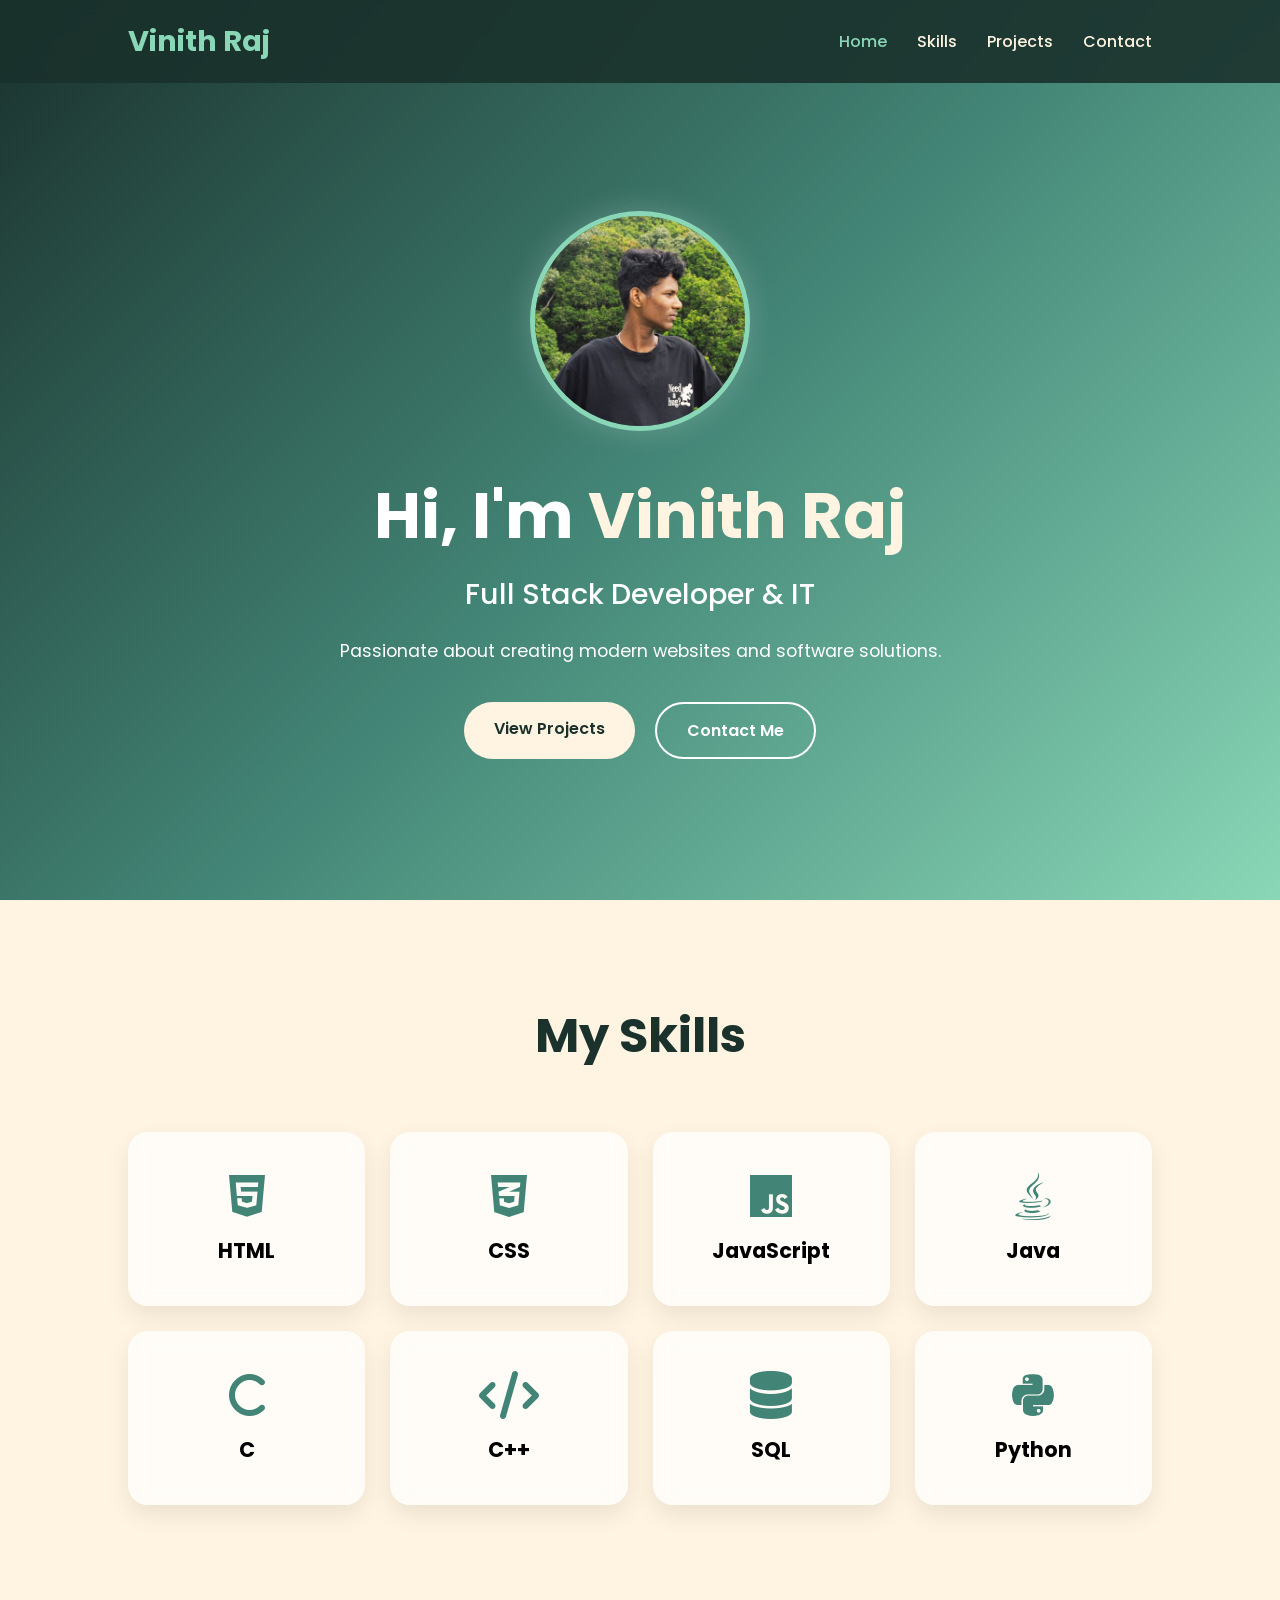
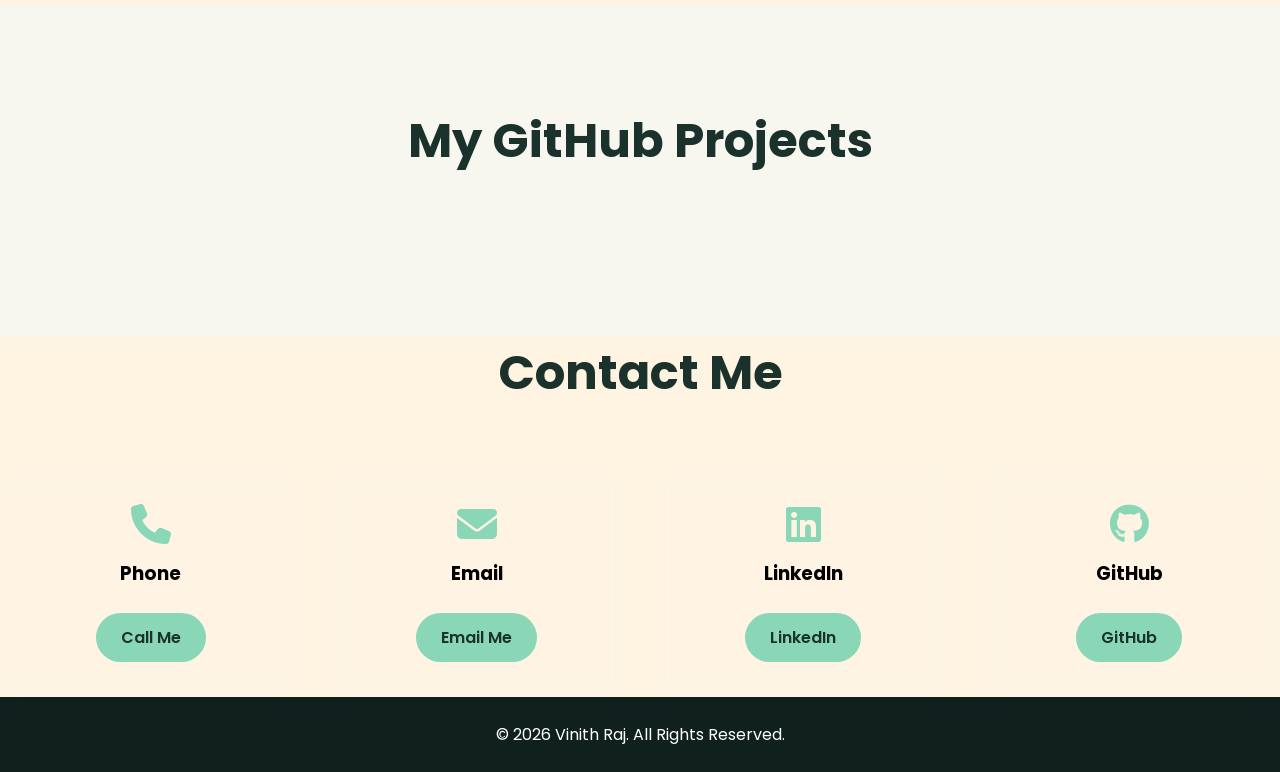
==== index.html @ 3b16bfca "Initial portfolio website" ====
<!DOCTYPE html>
<html lang="en">
<head>
    <meta charset="UTF-8">
    <meta name="viewport" content="width=device-width, initial-scale=1.0">
    <title>Vinith Raj | Portfolio</title>

    <!-- Google Font -->
    <link href="https://fonts.googleapis.com/css2?family=Poppins:wght@300;400;500;600;700;800&display=swap" rel="stylesheet">

    <!-- Font Awesome Icons -->
    <link rel="stylesheet" href="https://cdnjs.cloudflare.com/ajax/libs/font-awesome/6.5.1/css/all.min.css">

    <!-- CSS -->
    <link rel="stylesheet" href="style.css">
</head>
<body>

    <!-- ================= NAVBAR ================= -->
    <nav class="navbar">
        <div class="logo">Vinith Raj</div>

        <ul class="nav-links">
            <li><a href="#home">Home</a></li>
            <li><a href="#skills">Skills</a></li>
            <li><a href="#projects">Projects</a></li>
            <li><a href="#contact">Contact</a></li>
        </ul>
    </nav>

    <!-- ================= HERO SECTION ================= -->
    <section id="home" class="hero">

        <div class="hero-image">

           

                 <img src="images/vinithraj2.jpeg"
                      alt="Vinith Raj"
                      class="profile-image">

             
        </div>

        <div class="hero-content">

            <h1>Hi, I'm <span>Vinith Raj</span></h1>

            <h2>Full Stack Developer & IT Student</h2>

            <p>
                Passionate about creating modern websites and software solutions.
            </p>
            <div class="hero-buttons">
    <a href="#projects" class="btn primary-btn">
        View Projects
    </a>

    <a href="#contact" class="btn secondary-btn">
        Contact Me
    </a>
</div>
</div>
           

        </div>

    </section>

    <!-- ================= SKILLS SECTION ================= -->
    <section id="skills" class="skills-section">

        <h2 class="section-title">My Skills</h2>

        <div class="skills-container">

            <div class="skill-card">
                <i class="fa-brands fa-html5"></i>
                <h3>HTML</h3>
            </div>

            <div class="skill-card">
                <i class="fa-brands fa-css3-alt"></i>
                <h3>CSS</h3>
            </div>

            <div class="skill-card">
                <i class="fa-brands fa-js"></i>
                <h3>JavaScript</h3>
            </div>

            <div class="skill-card">
                <i class="fa-brands fa-java"></i>
                <h3>Java</h3>
            </div>

            <div class="skill-card">
                <i class="fa-solid fa-c"></i>
                <h3>C</h3>
            </div>

            <div class="skill-card">
                <i class="fa-solid fa-code"></i>
                <h3>C++</h3>
            </div>

            <div class="skill-card">
                <i class="fa-solid fa-database"></i>
                <h3>SQL</h3>
            </div>

            <div class="skill-card">
                <i class="fa-brands fa-python"></i>
                <h3>Python</h3>
            </div>

        </div>

    </section>

    <!-- ================= PROJECTS SECTION ================= -->
   <section id="projects" class="projects-section">

    <h2 class="section-title">My GitHub Projects</h2>

    <div id="projects-container" class="projects-container">
        <!-- GitHub projects will load here automatically -->
    </div>

</section>
  <h2 class="section-title">Contact Me</h2>

    <div class="contact-container">

        <!-- Phone -->
        <div class="contact-card">
            <i class="fa-solid fa-phone"></i>

            <h3>Phone</h3>

            <a href="tel:+918056932740"
               class="contact-btn">
               Call Me
            </a>
        </div>

        <!-- Email -->
        <div class="contact-card">
            <i class="fa-solid fa-envelope"></i>

            <h3>Email</h3>

            <a href="mailto:vinithraj227@gmail.com"
               class="contact-btn">
               Email Me
            </a>
        </div>

        <!-- LinkedIn -->
        <div class="contact-card">
            <i class="fa-brands fa-linkedin"></i>

            <h3>LinkedIn</h3>

            <a href="https://www.linkedin.com/in/vinith-raj-862853328/"
               target="_blank"
               class="contact-btn">
               LinkedIn
            </a>
        </div>

        <!-- GitHub -->
        <div class="contact-card">
            <i class="fa-brands fa-github"></i>

            <h3>GitHub</h3>

            <a href="https://github.com/vinithraj-git"
               target="_blank"
               class="contact-btn">
               GitHub
            </a>
        </div>

    </div>

</section>

    <!-- ================= FOOTER ================= -->
    <footer>
        <p>© 2026 Vinith Raj. All Rights Reserved.</p>
    </footer>

    <!-- JavaScript -->
    <script src="script.js"></script>

</body>
</html>
---- style.css ----
/* ===========================
   GOOGLE FONT
=========================== */
@import url('https://fonts.googleapis.com/css2?family=Poppins:wght@300;400;500;600;700;800&display=swap');

/* ===========================
   ROOT COLORS
=========================== */
:root{
    --dark-green:#1A312C;
    --teal:#428475;
    --mint:#89D7B7;
    --cream:#FFF4E1;
    --white:#ffffff;
}

/* ===========================
   RESET
=========================== */
*{
    margin:0;
    padding:0;
    box-sizing:border-box;
}

html{
    scroll-behavior:smooth;
}

body{
    font-family:'Poppins',sans-serif;
    background:var(--cream);
    color:var(--dark-green);
    overflow-x:hidden;
}
h3{
    color: black;
}
/* ===========================
   SCROLLBAR
=========================== */
::-webkit-scrollbar{
    width:10px;
}

::-webkit-scrollbar-track{
    background:var(--cream);
}

::-webkit-scrollbar-thumb{
    background:var(--teal);
    border-radius:20px;
}

/* ===========================
   NAVBAR
=========================== */
.navbar{
    position:fixed;
    top:0;
    left:0;
    width:100%;
    z-index:1000;

    display:flex;
    justify-content:space-between;
    align-items:center;

    padding:20px 10%;
    background:rgba(26,49,44,0.9);
    backdrop-filter:blur(15px);

    box-shadow:0 5px 20px rgba(0,0,0,0.15);
}

.logo{
    font-size:1.8rem;
    font-weight:700;
    color:var(--mint);
}

.nav-links{
    list-style:none;
    display:flex;
    gap:30px;
}

.nav-links a{
    text-decoration:none;
    color:var(--cream);
    font-weight:500;
    transition:0.3s;
}

.nav-links a:hover,
.nav-links a.active{
    color:var(--mint);
}

/* ===========================
   HERO SECTION
=========================== */
.hero{
    min-height:100vh;
    display:flex;
    flex-direction:column;
    justify-content:center;
    align-items:center;
    text-align:center;

    padding:120px 10% 50px;

    background:linear-gradient(
        135deg,
        #1A312C,
        #428475,
        #89D7B7
    );

    color:white;
}

.hero-image{
    margin-bottom:30px;
}

.image-placeholder{
    width:220px;
    height:220px;
    border-radius:50%;

    border:5px solid var(--mint);

    display:flex;
    justify-content:center;
    align-items:center;

    background:rgba(255,255,255,0.08);
    backdrop-filter:blur(10px);

    box-shadow:0 0 30px rgba(255,255,255,0.2);

    animation:float 3s ease-in-out infinite;
}

.image-placeholder i{
    font-size:80px;
    color:white;
}

/* Use this when adding your image */
.profile-image{
    width:220px;
    height:220px;
    object-fit:cover;
    border-radius:50%;
    border:5px solid var(--mint);
    box-shadow:0 0 30px rgba(255,255,255,0.2);
}

.hero-content h1{
    font-size:4rem;
    margin-bottom:10px;
}

.hero-content span{
    color:var(--cream);
}

.hero-content h2{
    font-size:1.8rem;
    margin-bottom:20px;
    font-weight:500;
}

.hero-content p{
    max-width:700px;
    margin:auto;
    line-height:1.8;
    font-size:1.1rem;
}

/* ===========================
   BUTTONS
=========================== */
.hero-buttons{
    margin-top:35px;
    display:flex;
    gap:20px;
    justify-content:center;
    flex-wrap:wrap;
}

.btn{
    text-decoration:none;
    padding:14px 30px;
    border-radius:50px;
    font-weight:600;
    transition:0.4s;
}

.primary-btn{
    background:var(--cream);
    color:var(--dark-green);
}

.primary-btn:hover{
    transform:translateY(-5px);
}

.secondary-btn{
    border:2px solid white;
    color:white;
}

.secondary-btn:hover{
    background:white;
    color:var(--dark-green);
    transform:translateY(-5px);
}

/* ===========================
   SECTION TITLES
=========================== */
.section-title{
    text-align:center;
    font-size:3rem;
    margin-bottom:60px;

    opacity:0;
    transform:translateY(40px);
    transition:0.8s;
}

/* ===========================
   SKILLS SECTION
=========================== */
.skills-section{
    padding:100px 10%;
}

.skills-container{
    display:grid;
    grid-template-columns:repeat(auto-fit,minmax(220px,1fr));
    gap:25px;
}

.skill-card{
    background:rgba(255,255,255,0.75);
    backdrop-filter:blur(10px);

    padding:40px 20px;
    border-radius:20px;
    text-align:center;

    box-shadow:0 10px 25px rgba(0,0,0,0.08);

    transition:0.4s;

    opacity:0;
    transform:translateY(50px);
}

.skill-card:hover{
    transform:translateY(-10px);
    background:var(--mint);
}

.skill-card i{
    font-size:3rem;
    color:var(--teal);
    margin-bottom:15px;
}

.skill-card h3{
    font-size:1.3rem;
}

/* ===========================
   PROJECTS SECTION
=========================== */
.projects-section{
    padding:100px 10%;
    background:#f7f6ef;
}

.projects-container{
    display:grid;
    grid-template-columns:repeat(auto-fit,minmax(300px,1fr));
    gap:30px;
}

.project-card{
    background:white;
    padding:30px;
    border-radius:20px;

    box-shadow:0 10px 25px rgba(0,0,0,0.08);

    transition:0.4s;

    opacity:0;
    transform:translateY(50px);
}

.project-card:hover{
    transform:translateY(-10px);
}

.project-card h3{
    margin-bottom:15px;
}

.project-card p{
    line-height:1.8;
    margin-bottom:20px;
}

.project-btn{
    text-decoration:none;
    background:var(--teal);
    color:white;
    padding:12px 25px;
    border-radius:30px;
    display:inline-block;
    transition:0.3s;
}

.project-btn:hover{
    background:var(--dark-green);
}

/* ===========================
   CONTACT SECTION
=========================== */
.contact-section{
    background:var(--dark-green);
    padding:100px 10%;
}

.contact-section .section-title{
    color:white;
}

.contact-container{
    display:grid;
    grid-template-columns:repeat(auto-fit,minmax(250px,1fr));
    gap:25px;
}

.contact-card{
    background:rgba(255,255,255,0.08);
    backdrop-filter:blur(10px);

    border-radius:20px;
    padding:35px 20px;
    text-align:center;

    color:white;

    transition:0.4s;

    opacity:0;
    transform:translateY(50px);
}

.contact-card:hover{
    transform:translateY(-10px);
}

.contact-card i{
    font-size:2.5rem;
    margin-bottom:15px;
    color:var(--mint);
}

.contact-card h3{
    margin-bottom:10px;
}

.contact-card a{
    position: relative;
    z-index: 100;
    pointer-events: auto;
}
.contact-btn{
    display:inline-block;
    margin-top:15px;
    padding:12px 25px;
    background:#89D7B7;
    color:#1A312C;
    text-decoration:none;
    border-radius:30px;
    font-weight:600;
    transition:0.3s ease;
}

.contact-btn:hover{
    background:#428475;
    color:white;
    transform:translateY(-3px);
}
/* ===========================
   FOOTER
=========================== */
footer{
    background:#10201c;
    color:white;
    text-align:center;
    padding:25px;
}

/* ===========================
   SCROLL ANIMATION
=========================== */
.show{
    opacity:1 !important;
    transform:translateY(0) !important;
}

/* ===========================
   FLOAT ANIMATION
=========================== */
@keyframes float{
    0%{
        transform:translateY(0);
    }

    50%{
        transform:translateY(-15px);
    }

    100%{
        transform:translateY(0);
    }
}

/* ===========================
   RESPONSIVE DESIGN
=========================== */
@media(max-width:768px){

    .navbar{
        flex-direction:column;
        gap:15px;
    }

    .nav-links{
        flex-wrap:wrap;
        justify-content:center;
        gap:15px;
    }

    .hero-content h1{
        font-size:2.8rem;
    }

    .hero-content h2{
        font-size:1.2rem;
    }

    .section-title{
        font-size:2.2rem;
    }

    .image-placeholder,
    .profile-image{
        width:180px;
        height:180px;
    }
}
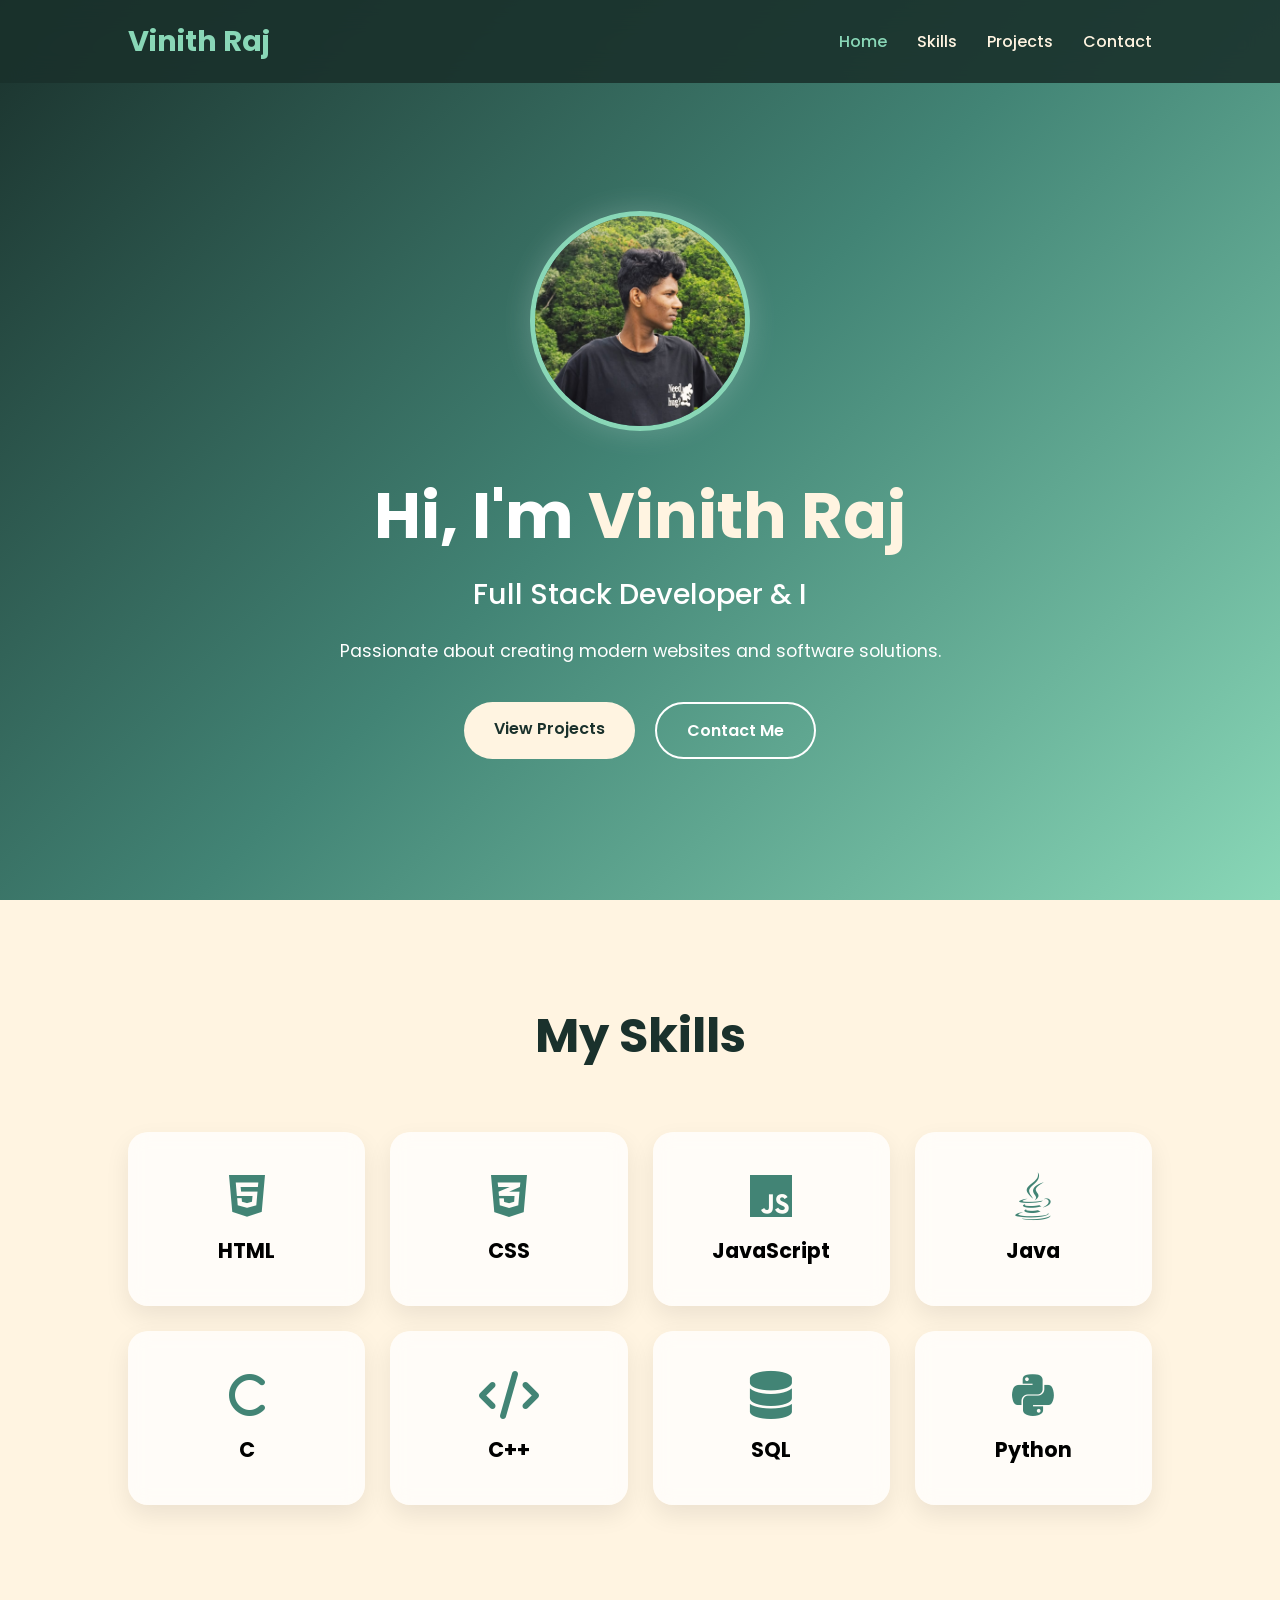
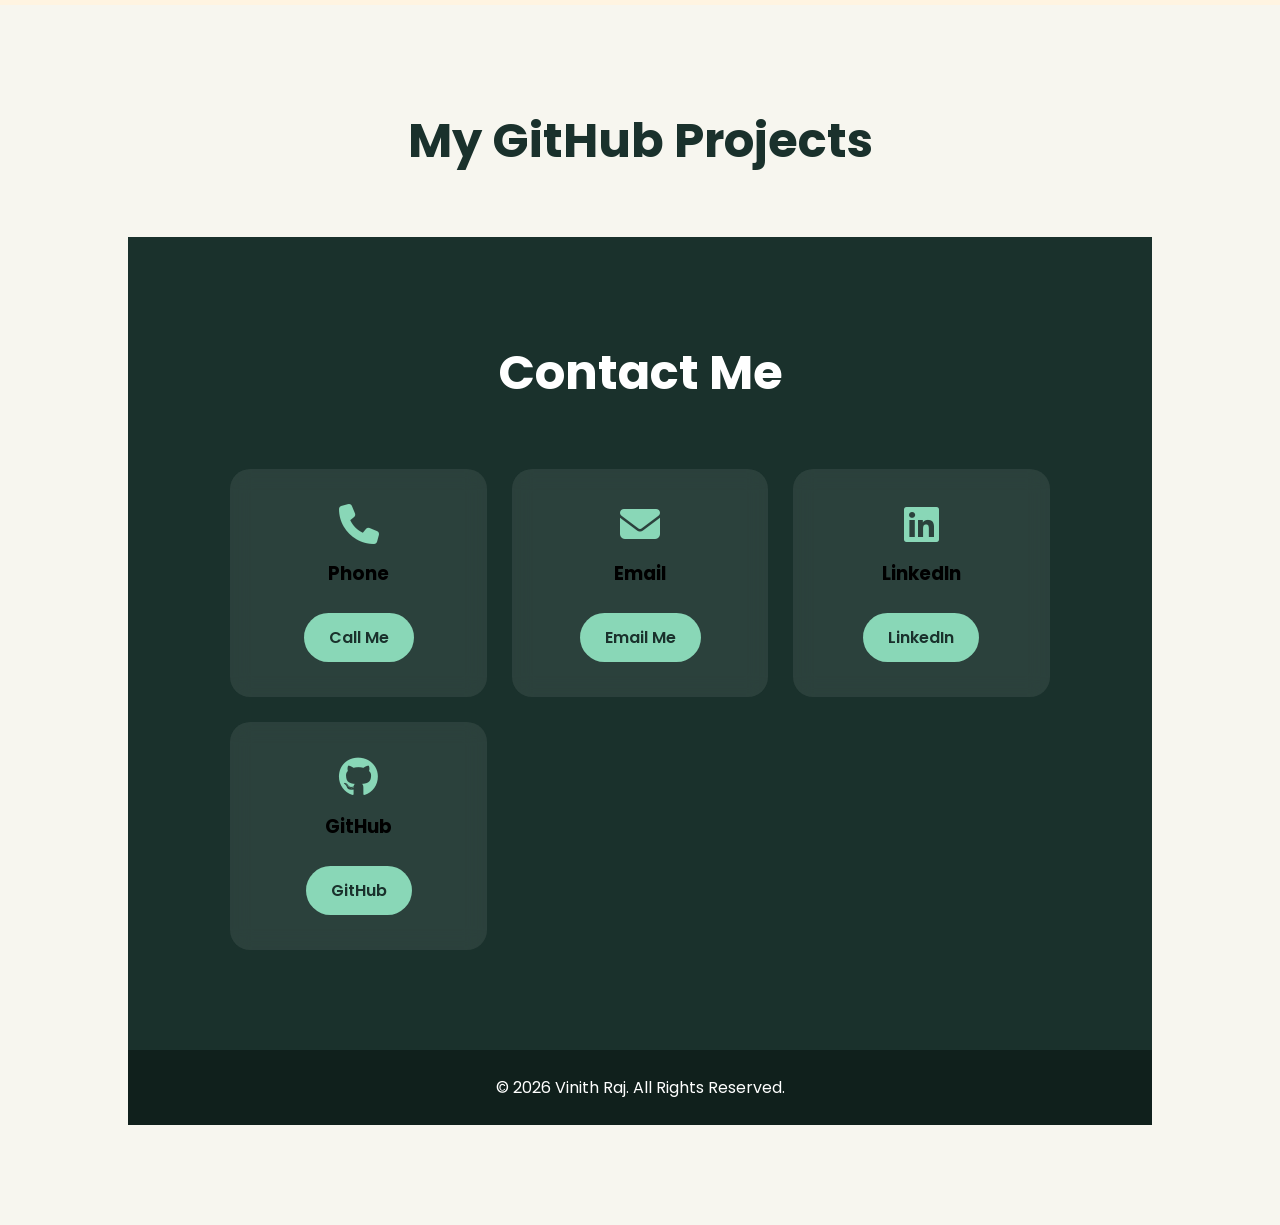
==== commit a0cb2551: "Fixed LinkedIn button" ====
--- a/index.html
+++ b/index.html
@@ -127,8 +127,9 @@
         <!-- GitHub projects will load here automatically -->
     </div>
 
-</section>
-  <h2 class="section-title">Contact Me</h2>
+<section id="contact" class="contact-section">
+
+    <h2 class="section-title">Contact Me</h2>
 
     <div class="contact-container">
 
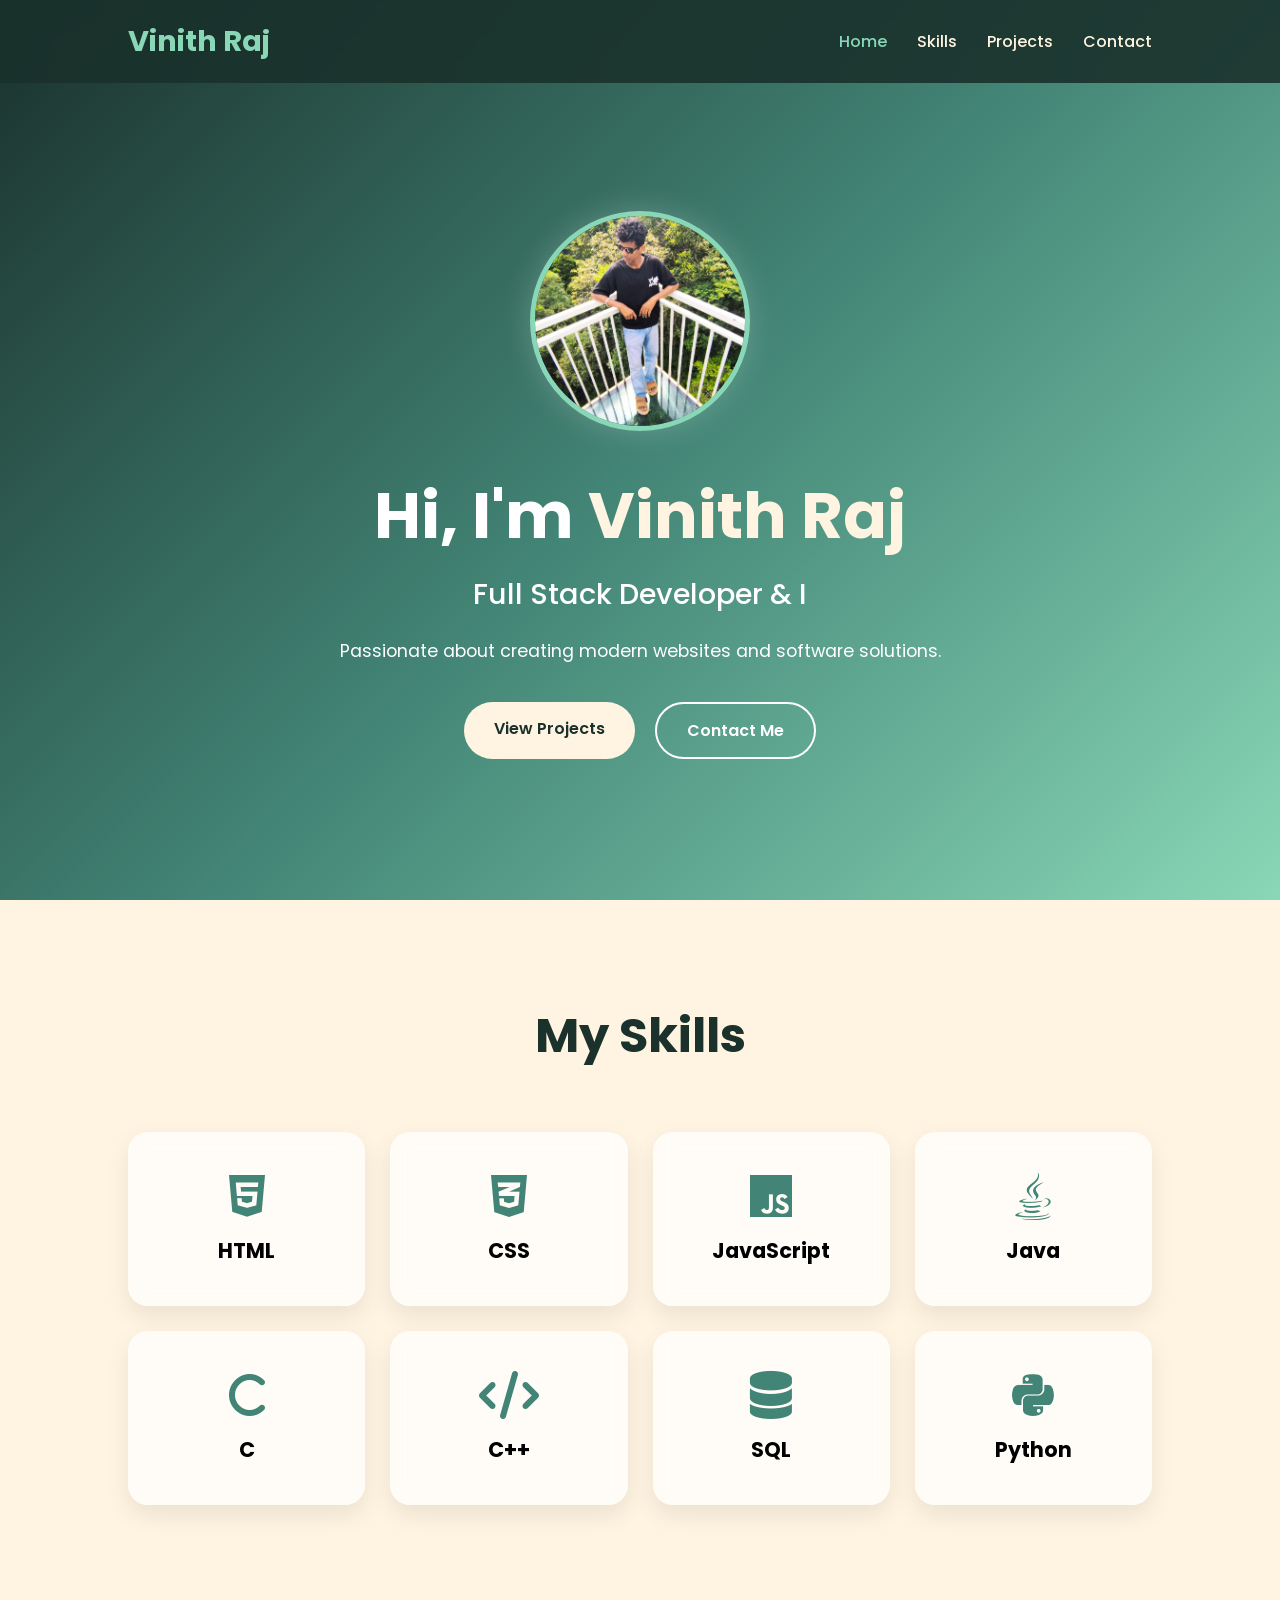
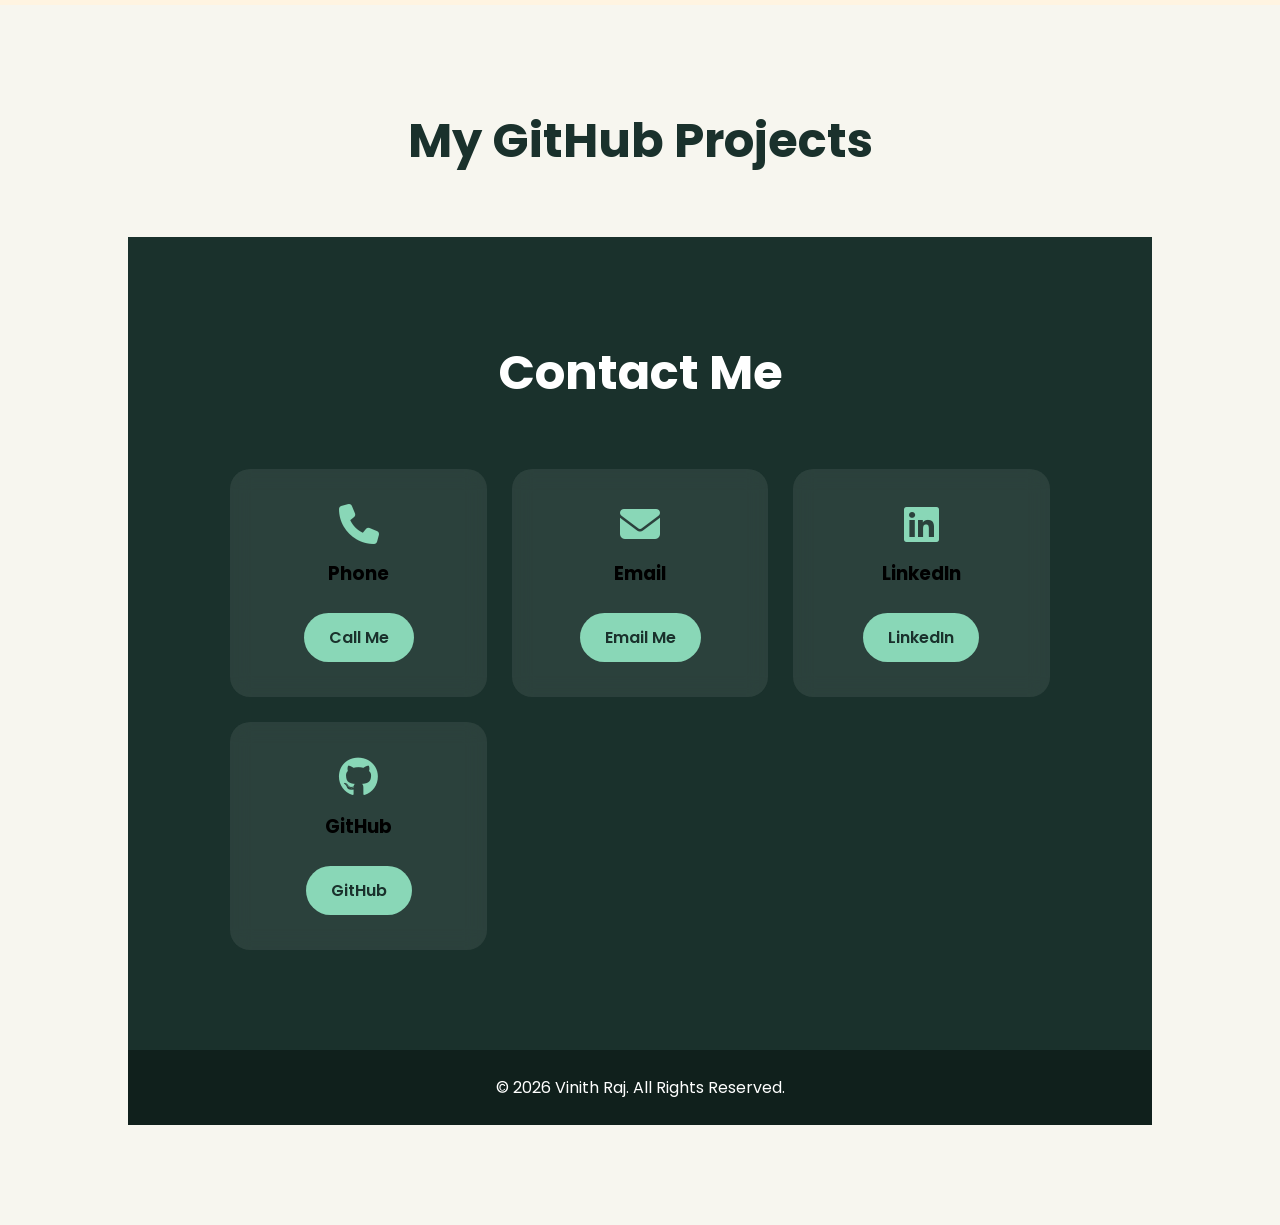
==== commit d9fdfa5c: "updated" ====
--- a/index.html
+++ b/index.html
@@ -35,7 +35,7 @@
 
            
 
-                 <img src="images/vinithraj2.jpeg"
+                 <img src="images/vinithraj.jpg"
                       alt="Vinith Raj"
                       class="profile-image">
 
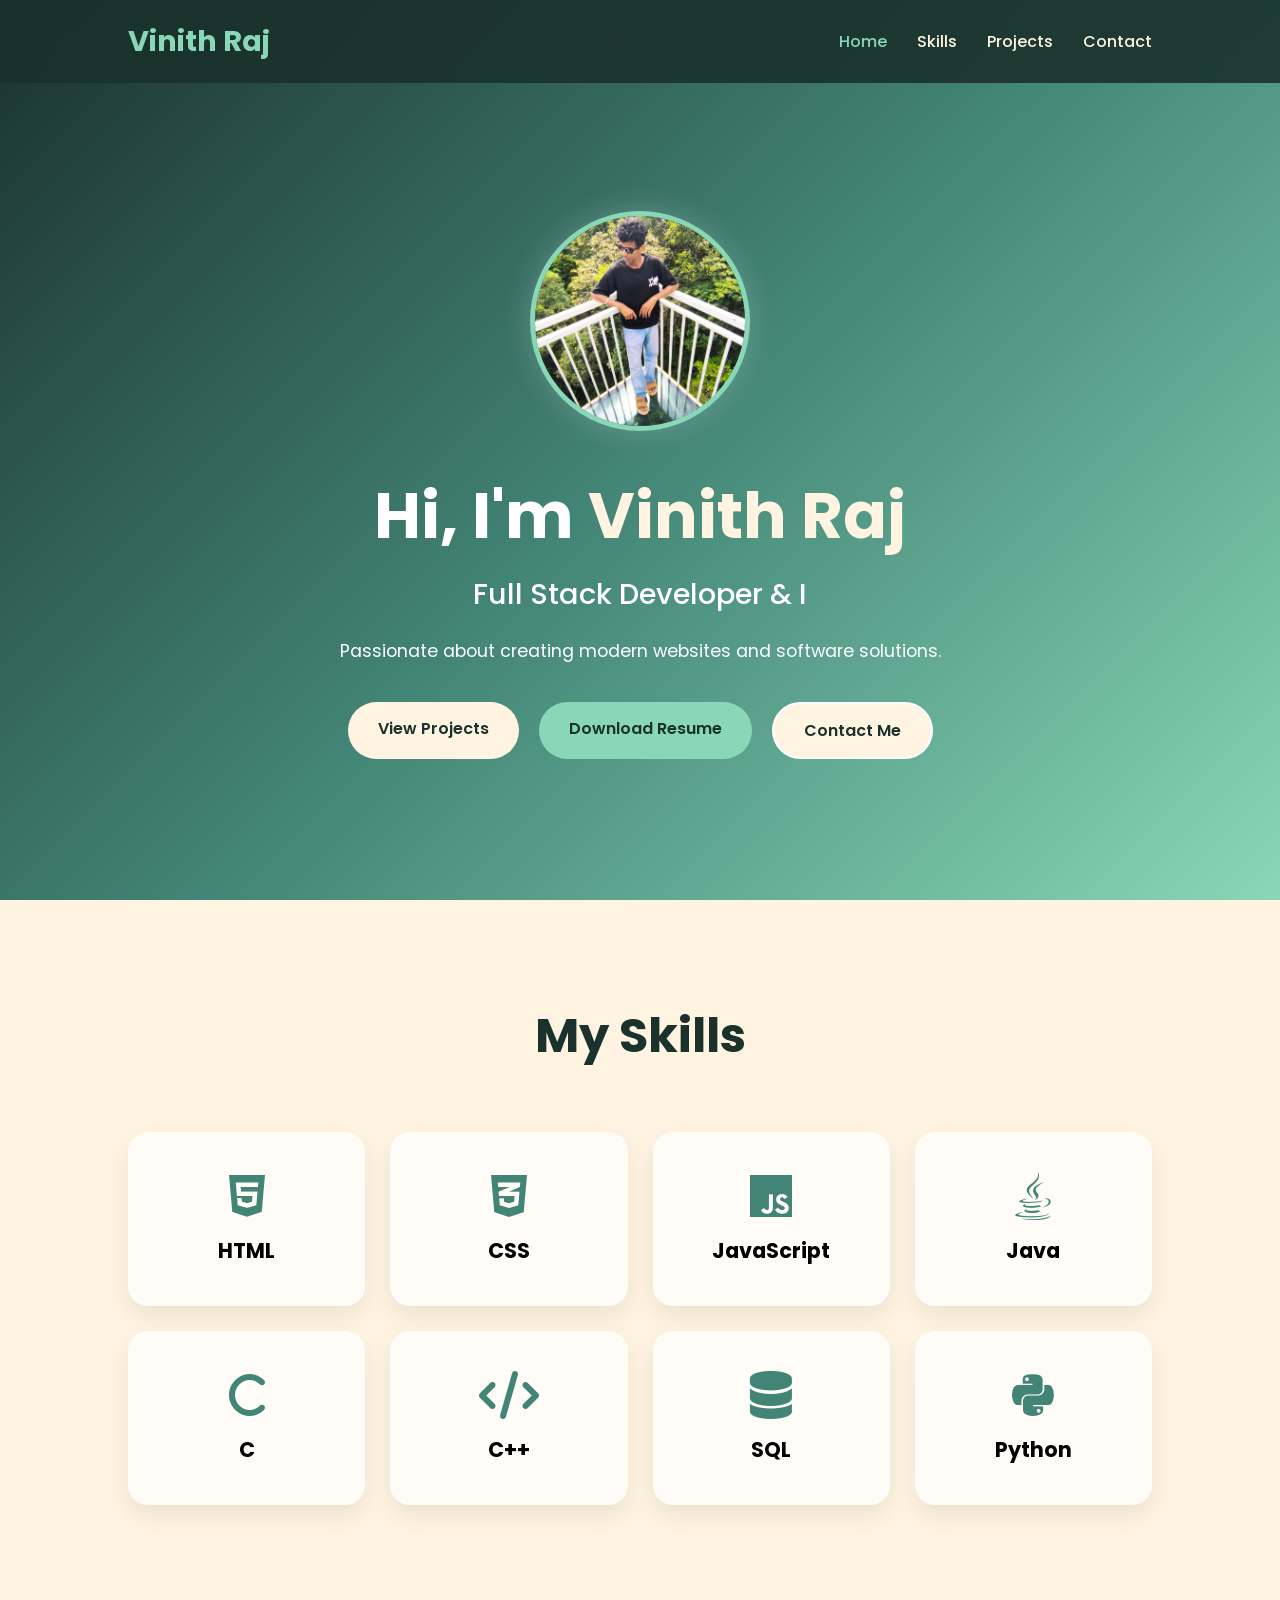
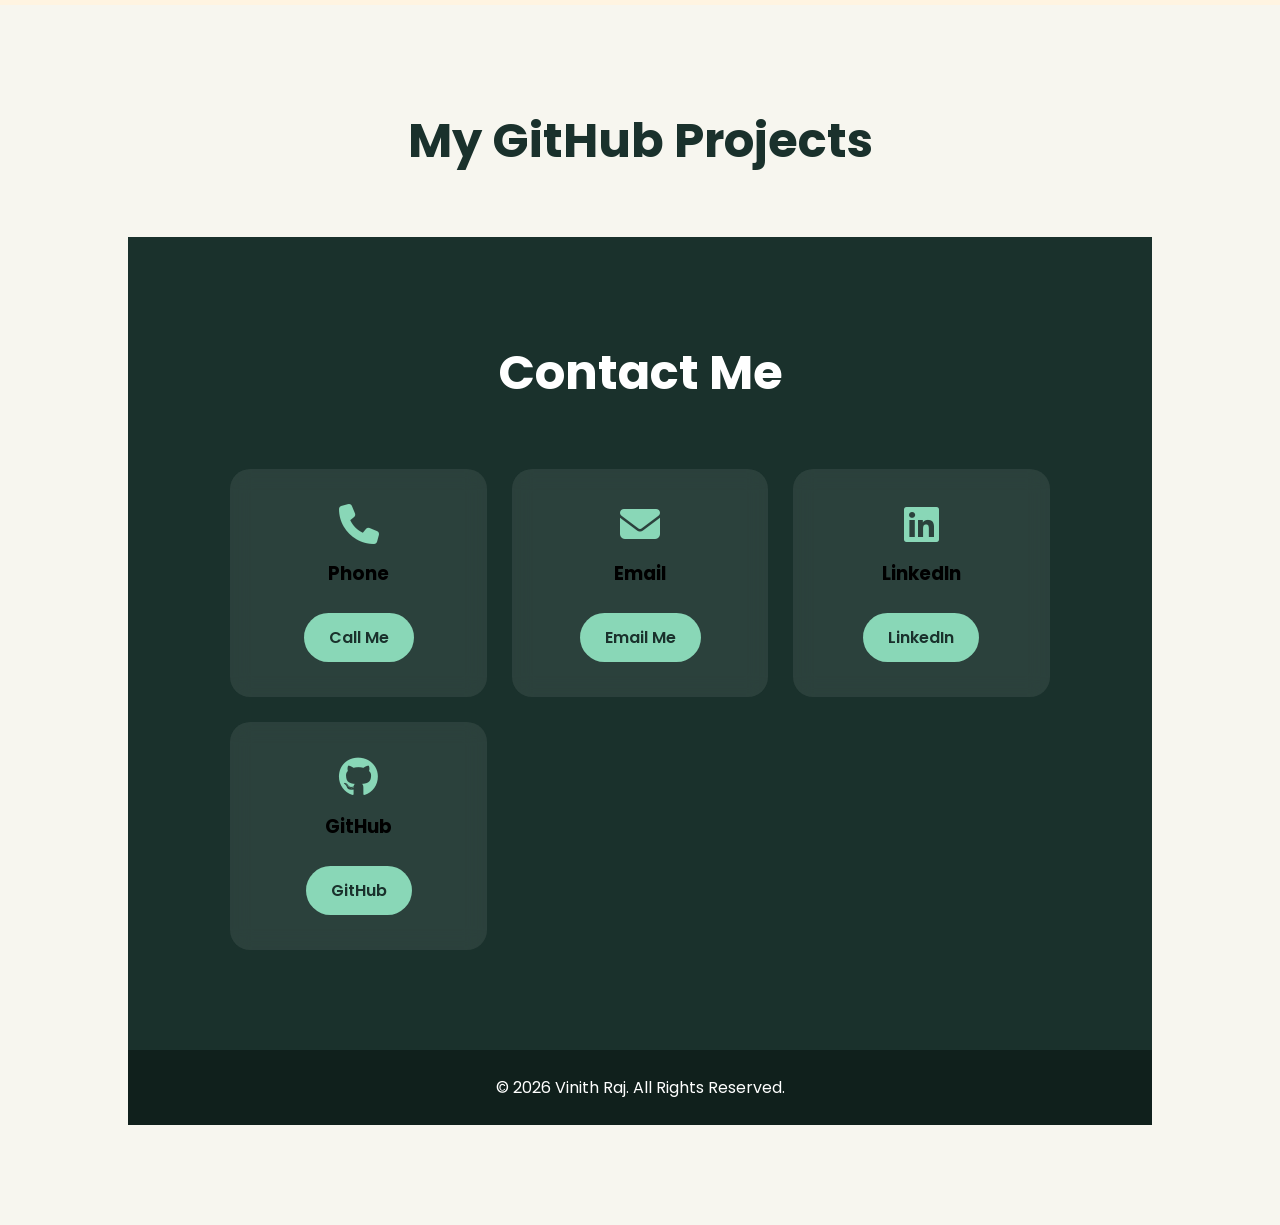
==== commit 8d5df4b5: "upadated" ====
--- a/index.html
+++ b/index.html
@@ -55,7 +55,11 @@
     <a href="#projects" class="btn primary-btn">
         View Projects
     </a>
-
+     <a href="Resume.docx"
+       download
+       class="btn resume-btn">
+       Download Resume
+    </a>
     <a href="#contact" class="btn secondary-btn">
         Contact Me
     </a>
--- a/style.css
+++ b/style.css
@@ -200,17 +200,30 @@
 }
 
 .primary-btn{
+    
     background:var(--cream);
     color:var(--dark-green);
+    
 }
 
 .primary-btn:hover{
     transform:translateY(-5px);
-}
-
+     background:white;
+}
+.resume-btn{
+    background:#89D7B7;
+    color:#1A312C;
+}
+
+.resume-btn:hover{
+    background:#FFF4E1;
+    color:#1A312C;
+    transform:translateY(-5px);
+}
 .secondary-btn{
     border:2px solid white;
-    color:white;
+    color:var(--dark-green);
+    background:var(--cream);
 }
 
 .secondary-btn:hover{
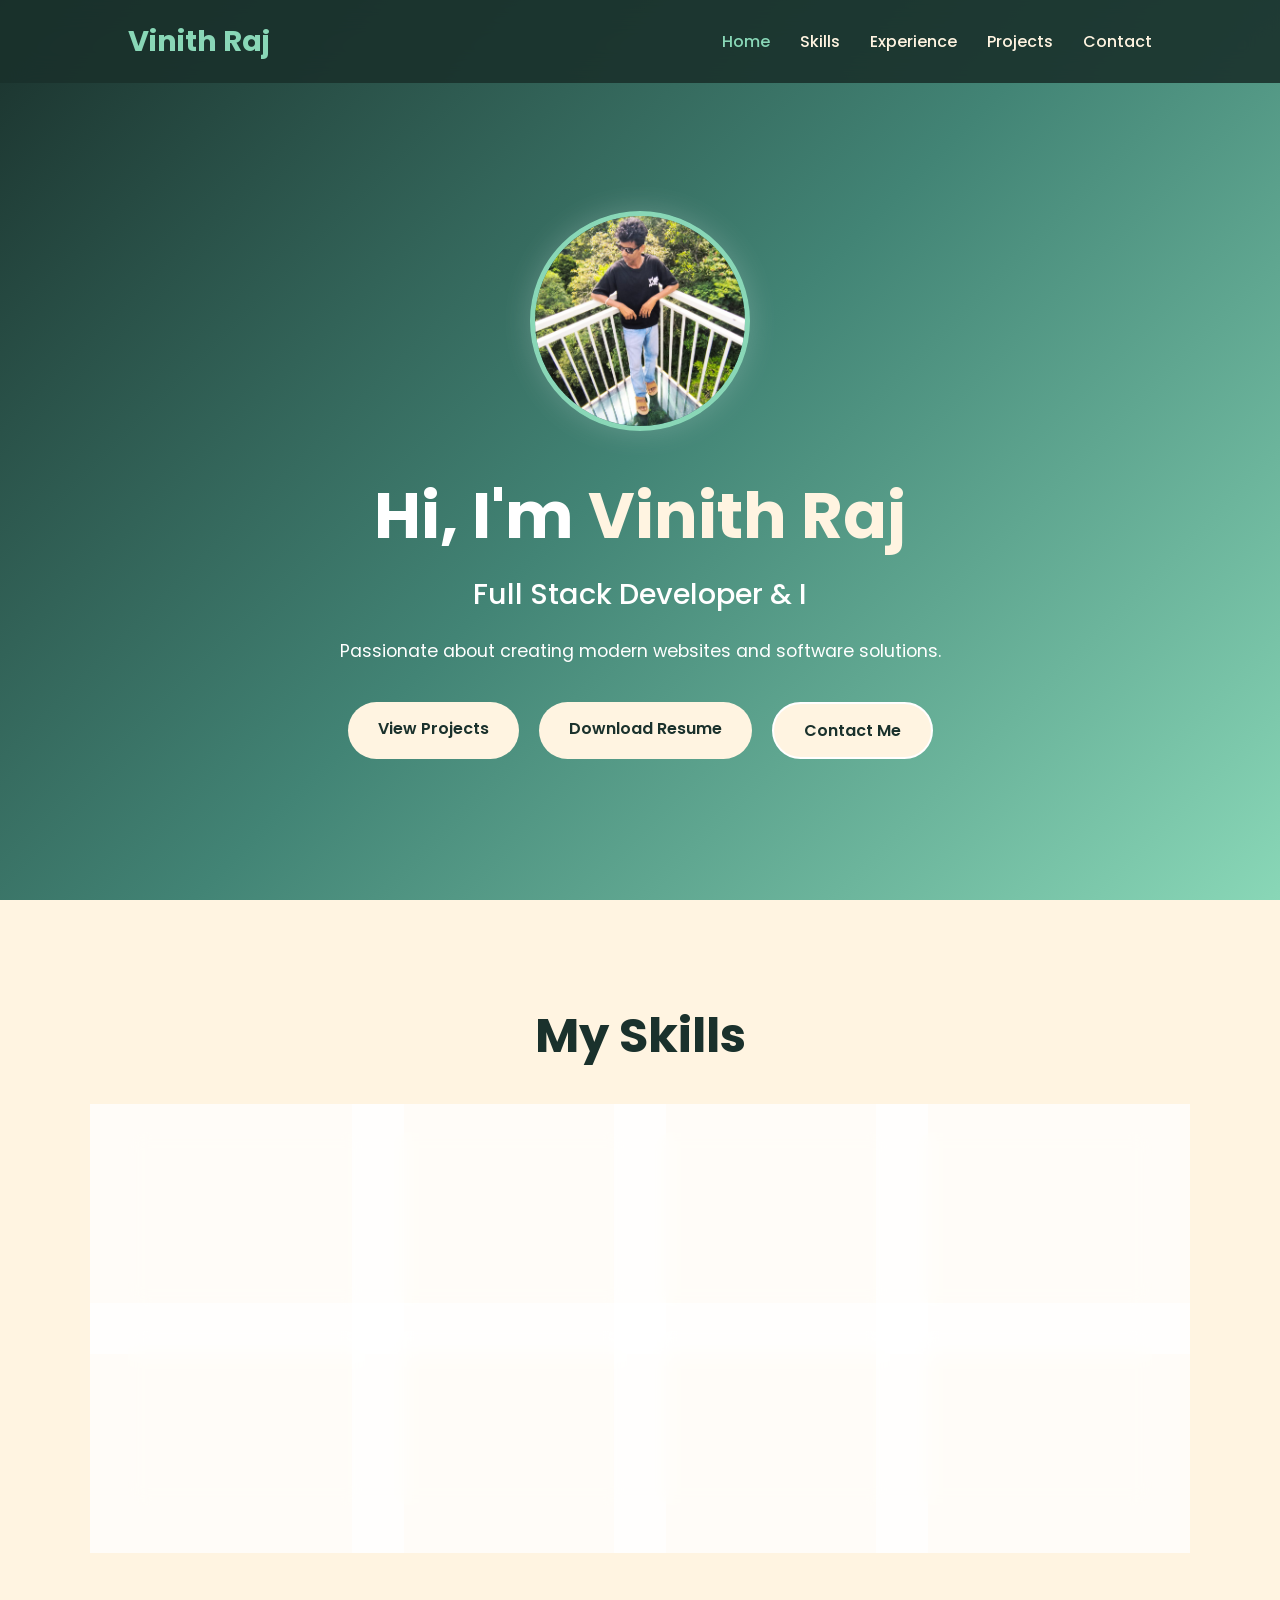
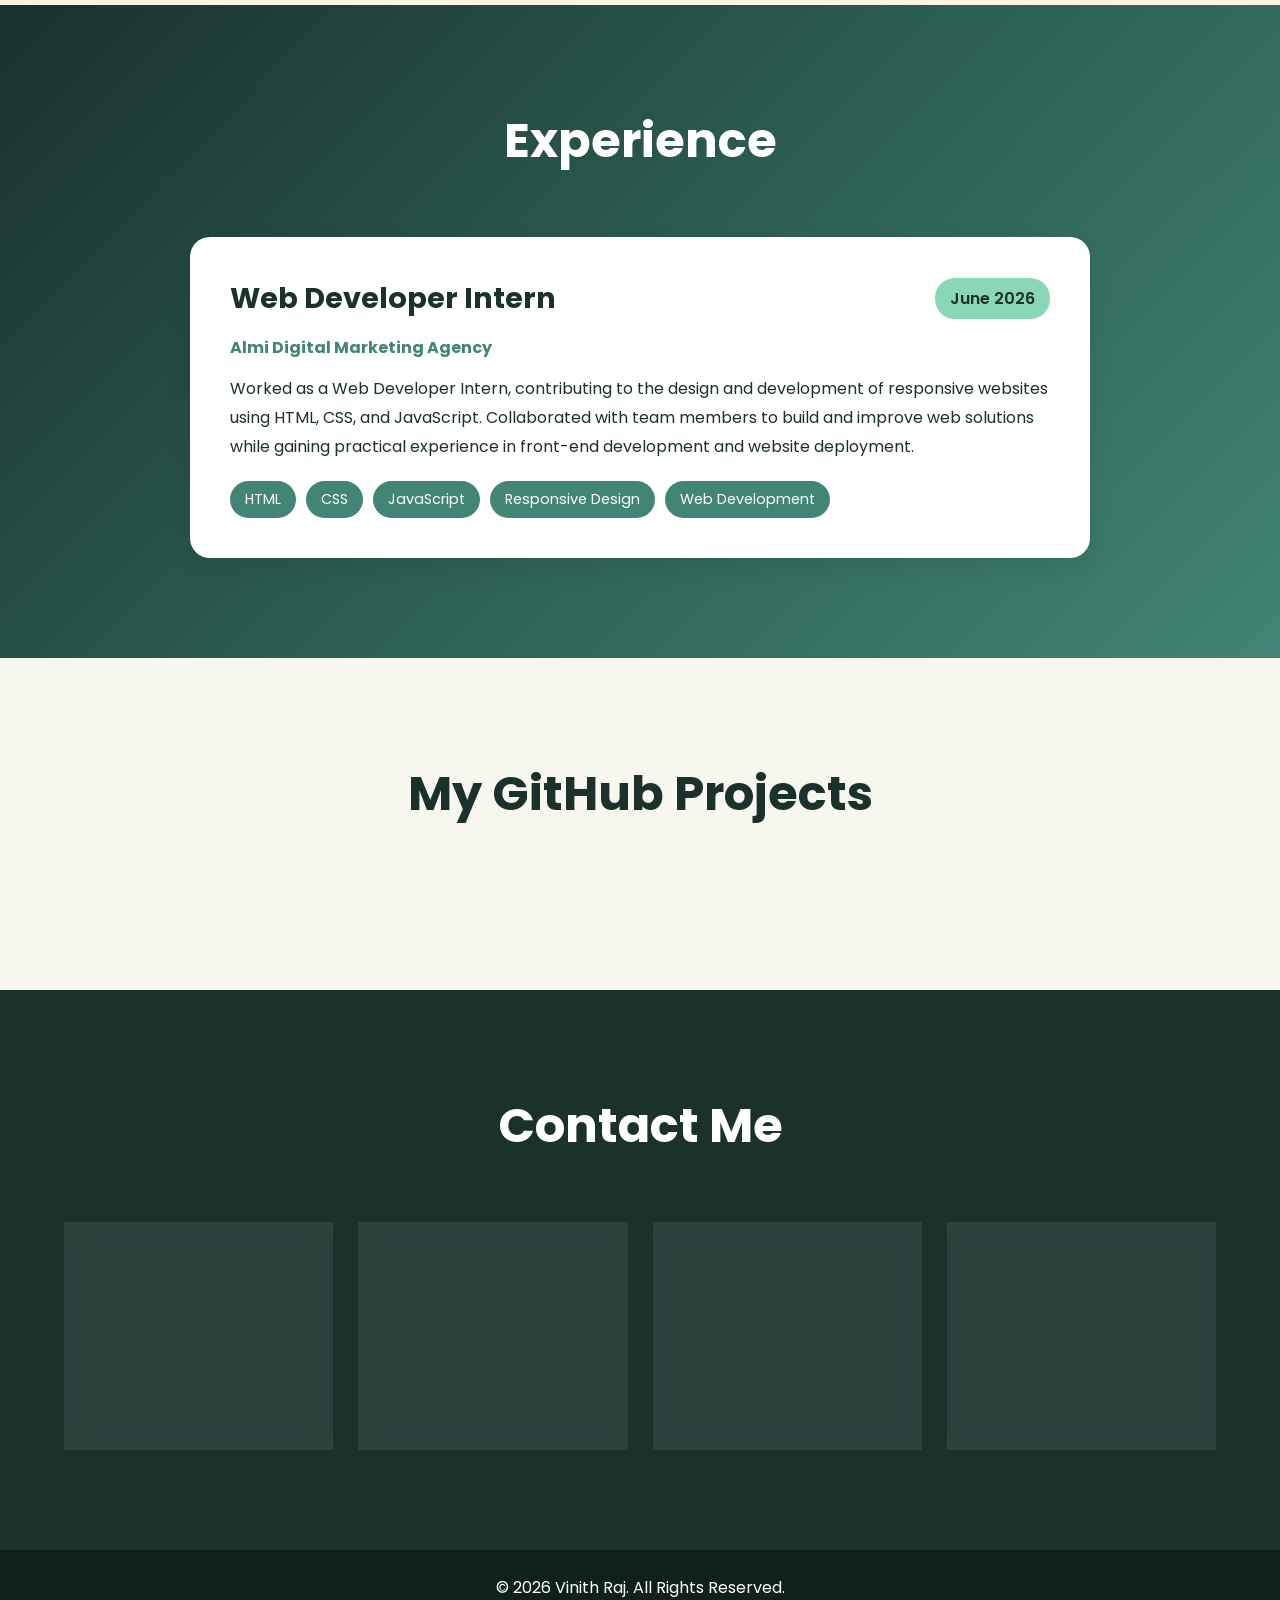
==== commit 0600f095: "updated" ====
--- a/index.html
+++ b/index.html
@@ -23,6 +23,7 @@
         <ul class="nav-links">
             <li><a href="#home">Home</a></li>
             <li><a href="#skills">Skills</a></li>
+            <li><a href="#experience">Experience</a></li>
             <li><a href="#projects">Projects</a></li>
             <li><a href="#contact">Contact</a></li>
         </ul>
@@ -121,7 +122,42 @@
         </div>
 
     </section>
-
+    <section id="experience" class="experience-section">
+
+    <h2 class="section-title">Experience</h2>
+
+    <div class="experience-container">
+
+        <div class="experience-card">
+
+            <div class="experience-header">
+                <h3>Web Developer Intern</h3>
+                <span>June 2026</span>
+            </div>
+
+            <h4>Almi Digital Marketing Agency</h4>
+
+            <p>
+                Worked as a Web Developer Intern, contributing to the design
+                and development of responsive websites using HTML, CSS, and
+                JavaScript. Collaborated with team members to build and improve
+                web solutions while gaining practical experience in front-end
+                development and website deployment.
+            </p>
+
+            <div class="experience-skills">
+                <span>HTML</span>
+                <span>CSS</span>
+                <span>JavaScript</span>
+                <span>Responsive Design</span>
+                <span>Web Development</span>
+            </div>
+
+        </div>
+
+    </div>
+
+</section>
     <!-- ================= PROJECTS SECTION ================= -->
    <section id="projects" class="projects-section">
 
@@ -130,6 +166,7 @@
     <div id="projects-container" class="projects-container">
         <!-- GitHub projects will load here automatically -->
     </div>
+    </section>
 
 <section id="contact" class="contact-section">
 
--- a/style.css
+++ b/style.css
@@ -211,7 +211,7 @@
      background:white;
 }
 .resume-btn{
-    background:#89D7B7;
+    background:var(--cream);
     color:#1A312C;
 }
 
@@ -347,8 +347,10 @@
    CONTACT SECTION
 =========================== */
 .contact-section{
+    width:100%;
     background:var(--dark-green);
-    padding:100px 10%;
+    padding:100px 0;
+    margin:0;
 }
 
 .contact-section .section-title{
@@ -356,6 +358,10 @@
 }
 
 .contact-container{
+    width:90%;
+    max-width:1200px;
+    margin:auto;
+
     display:grid;
     grid-template-columns:repeat(auto-fit,minmax(250px,1fr));
     gap:25px;
@@ -417,10 +423,12 @@
    FOOTER
 =========================== */
 footer{
+    width:100%;
     background:#10201c;
     color:white;
     text-align:center;
-    padding:25px;
+    padding:25px 0;
+    margin:0;
 }
 
 /* ===========================
@@ -481,4 +489,88 @@
         width:180px;
         height:180px;
     }
+}
+/* ===========================
+   EXPERIENCE SECTION
+=========================== */
+
+.experience-section{
+    padding:100px 10%;
+    background:linear-gradient(
+        135deg,
+        #1A312C,
+        #2C5E53,
+        #428475
+    );
+}
+
+.experience-section .section-title{
+    color:white;
+}
+
+.experience-container{
+    max-width:900px;
+    margin:auto;
+}
+
+.experience-card{
+    background:white;
+    padding:40px;
+    border-radius:20px;
+
+    box-shadow:0 10px 25px rgba(0,0,0,0.08);
+
+    transition:0.4s;
+
+    opacity:0;
+    transform:translateY(50px);
+}
+
+.experience-card:hover{
+    transform:translateY(-10px);
+}
+
+.experience-header{
+    display:flex;
+    justify-content:space-between;
+    align-items:center;
+    flex-wrap:wrap;
+    margin-bottom:15px;
+}
+
+.experience-header h3{
+    color:#1A312C;
+    font-size:1.8rem;
+}
+
+.experience-header span{
+    background:#89D7B7;
+    color:#1A312C;
+    padding:8px 15px;
+    border-radius:20px;
+    font-weight:600;
+}
+
+.experience-card h4{
+    color:#428475;
+    margin-bottom:15px;
+}
+
+.experience-card p{
+    line-height:1.8;
+    margin-bottom:20px;
+}
+
+.experience-skills{
+    display:flex;
+    gap:10px;
+    flex-wrap:wrap;
+}
+
+.experience-skills span{
+    background:#428475;
+    color:white;
+    padding:8px 15px;
+    border-radius:20px;
+    font-size:0.9rem;
 }
